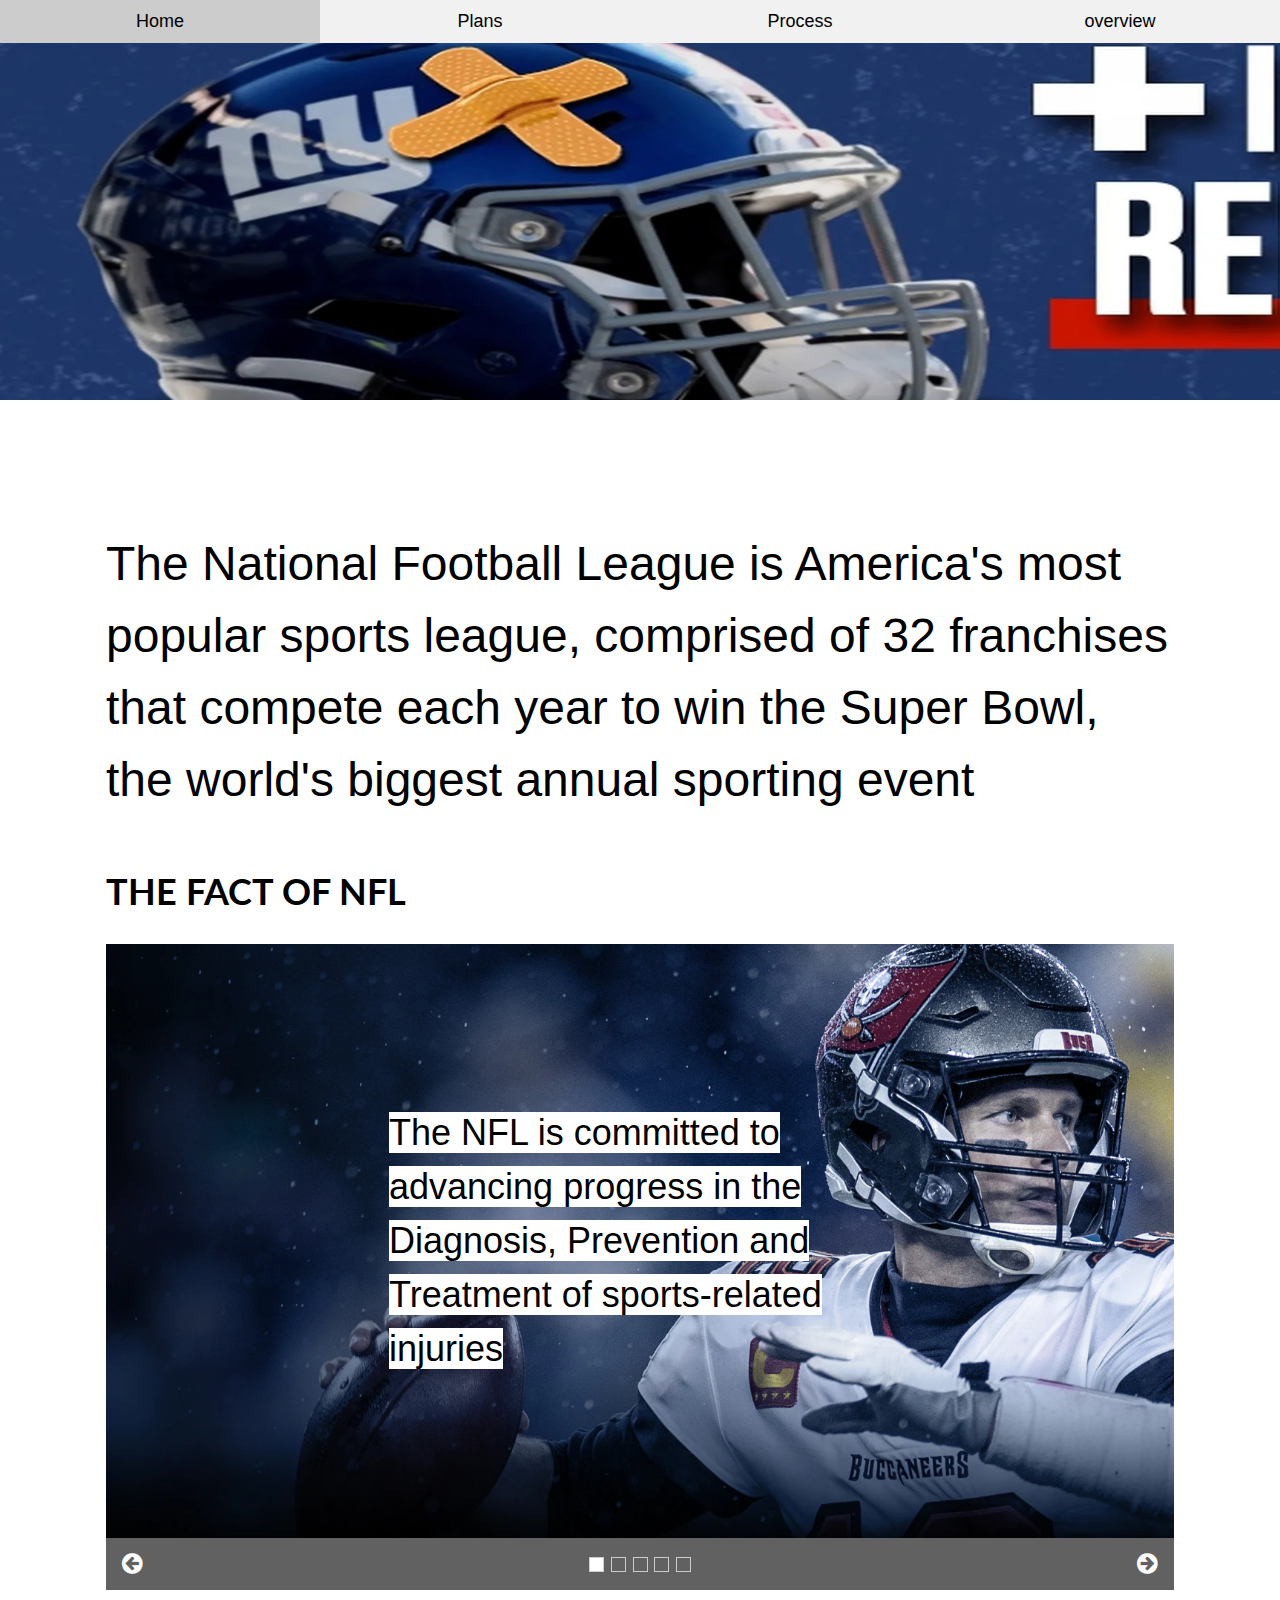
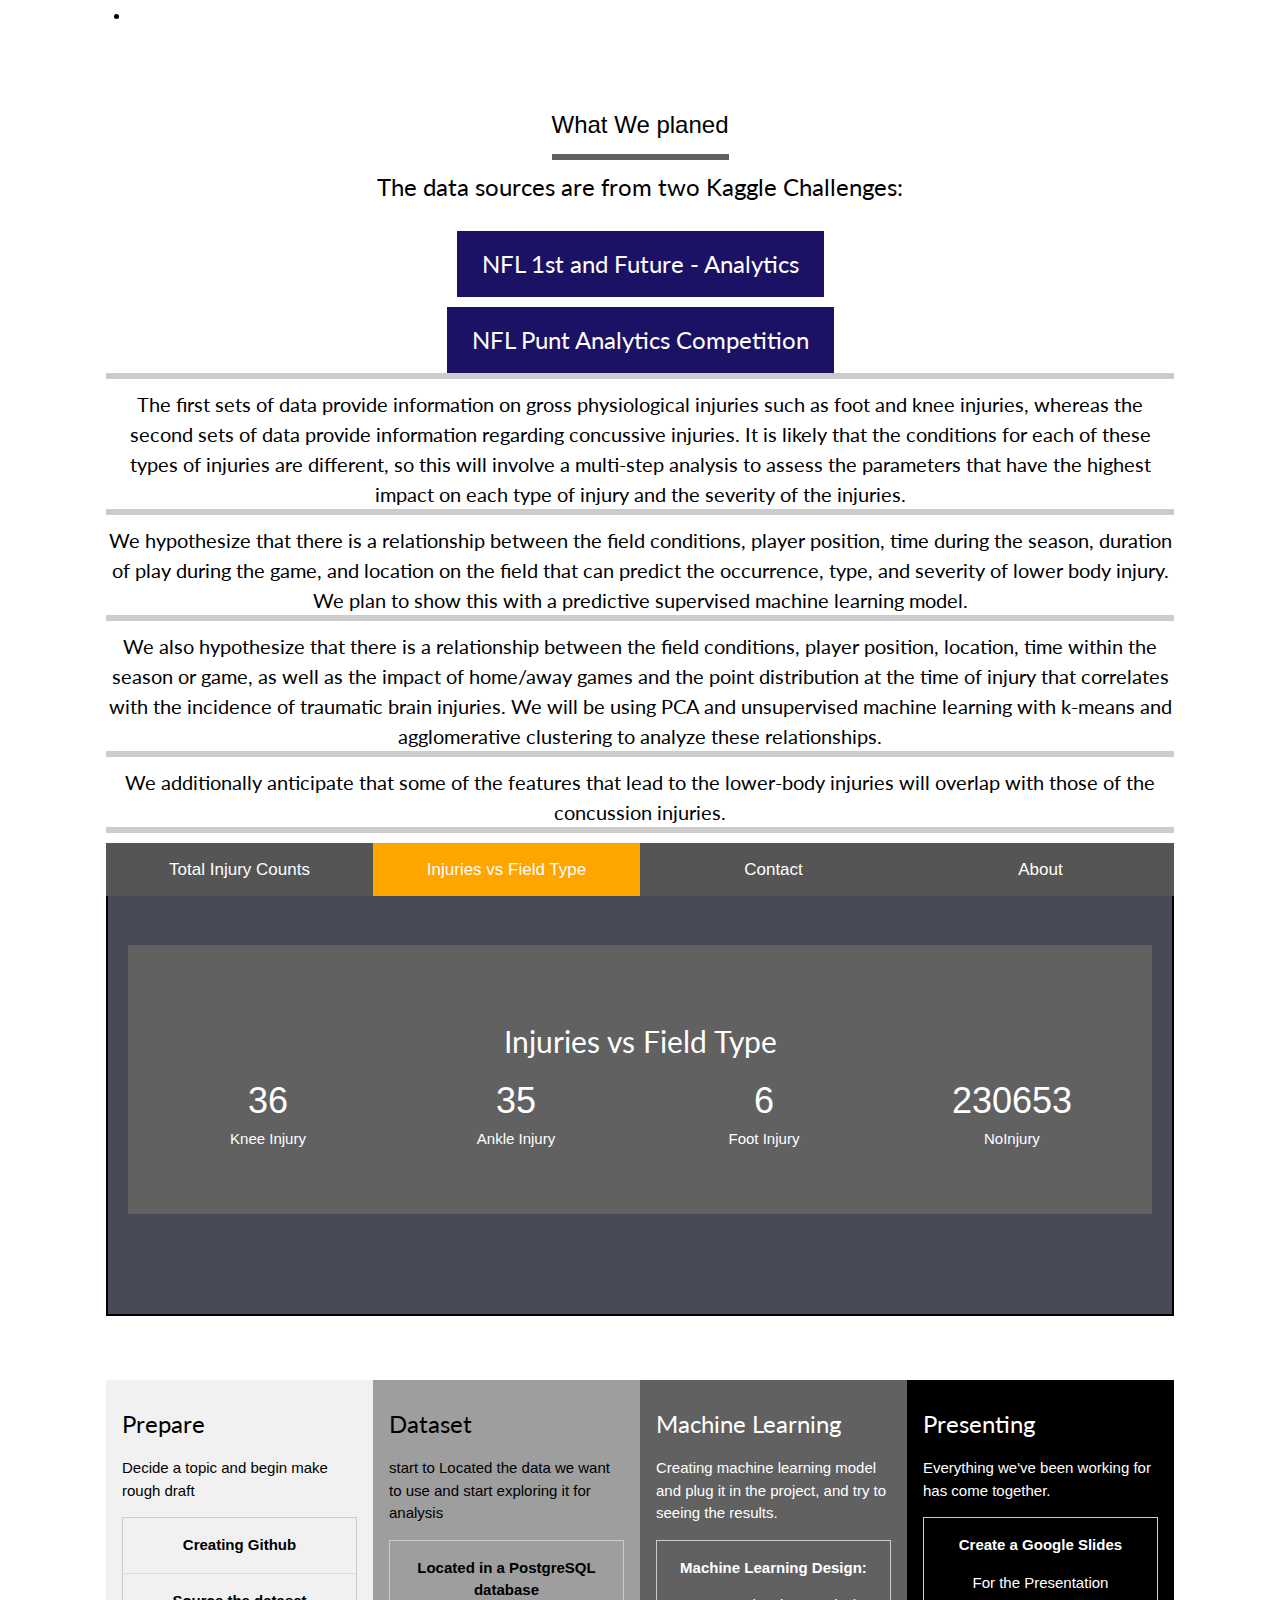
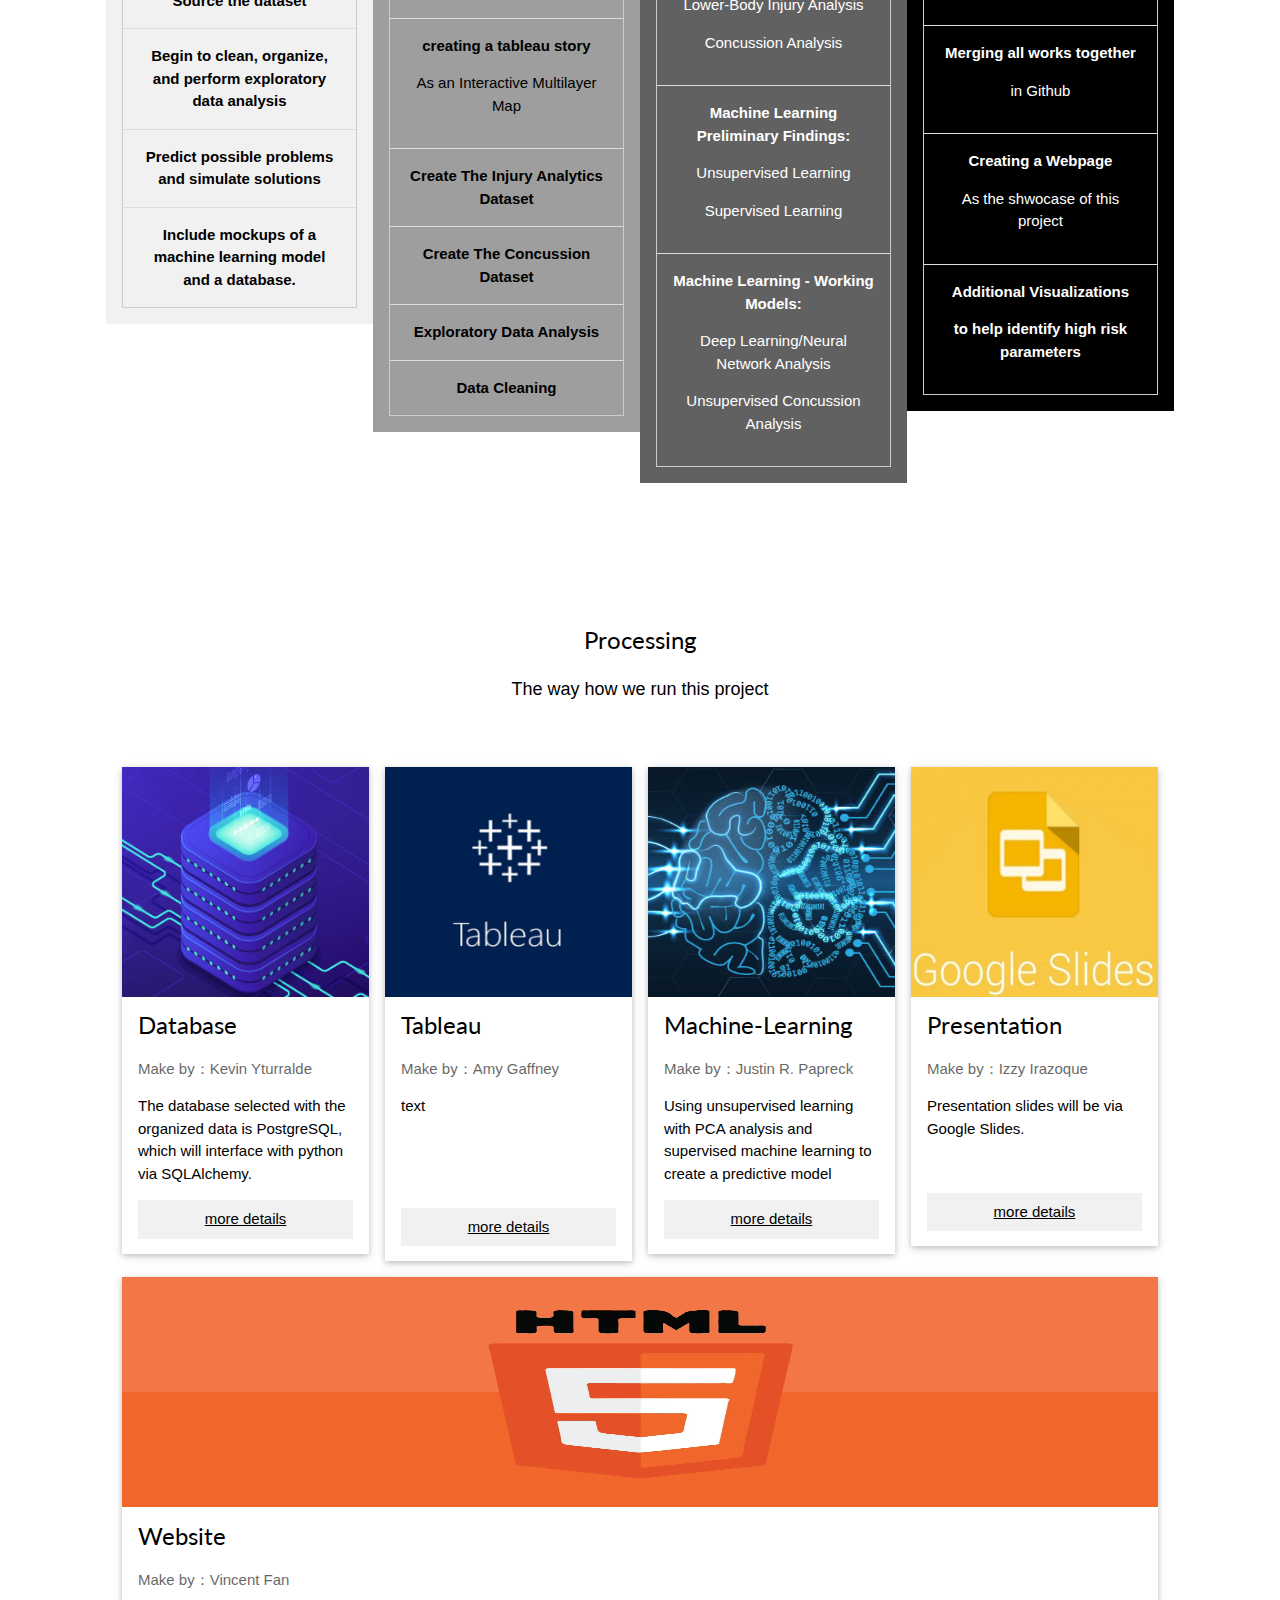
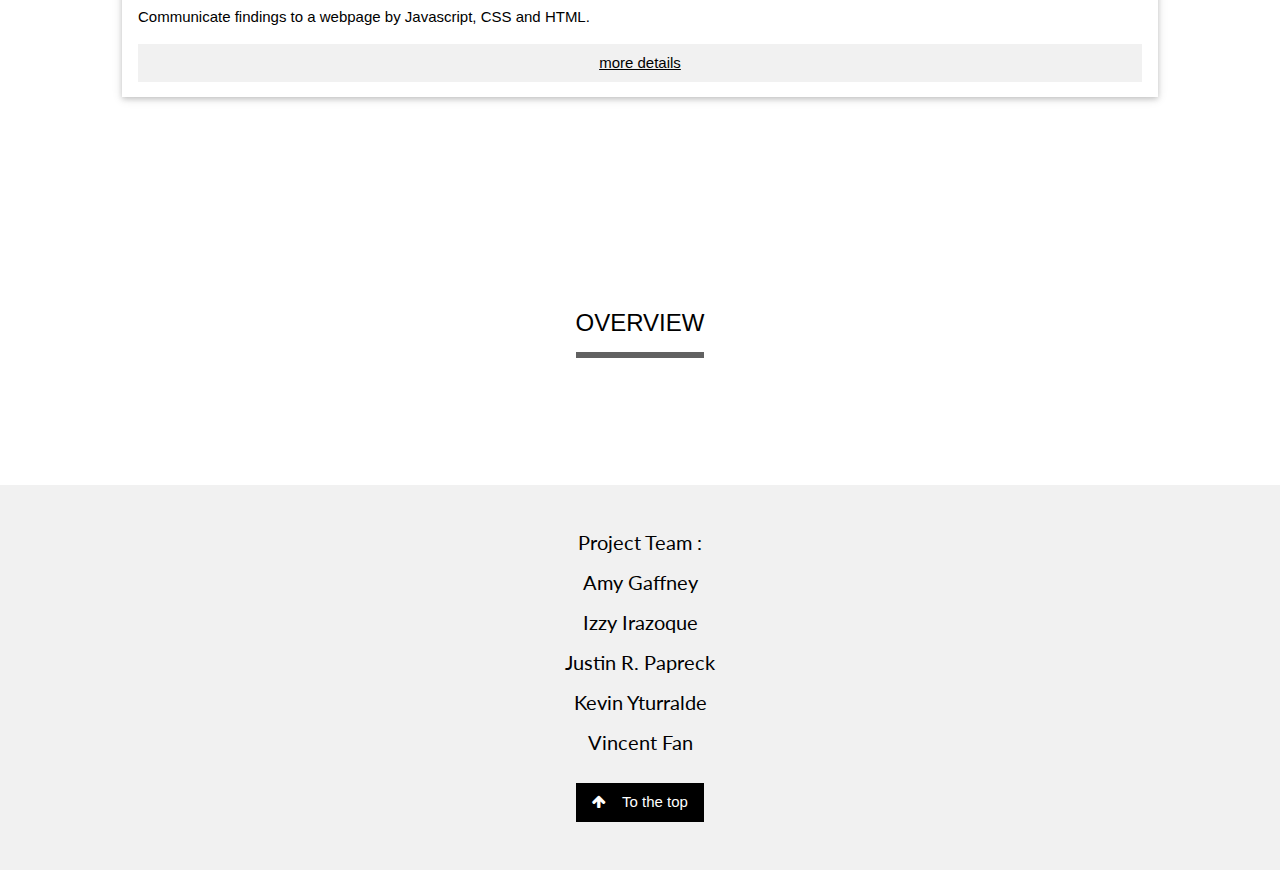
==== website/index/index.html @ 7303e010 "final vision of webpage" ====
<!DOCTYPE html>
<html lang="en">
    <head>
        <title>NFL Injury Report</title>
        <meta charset="UTF-8">
        <meta name="viewport" content="width=device-width, initial-scale=1">
        <meta charset="UTF-8">
        <meta name="viewport" content="width=device-width, initial-scale=1">
        <link rel="stylesheet" href="https://www.w3schools.com/w3css/4/w3.css">
        <link rel="stylesheet" href="https://fonts.googleapis.com/css?family=Lato">
        <link rel="stylesheet" href="https://cdnjs.cloudflare.com/ajax/libs/font-awesome/4.7.0/css/font-awesome.min.css">
        <style>
        html,body,h1,h2,h3,h4 {font-family:"Lato", sans-serif}
        .mySlides {display:none}
        .w3-tag, .fa {cursor:pointer}
        .w3-tag {height:15px;width:15px;padding:0;margin-top:6px}
        </style>

        <div>
             <img src="../static/images/NFL_Injury_Report.jpg" alt="Jane" width="1728" height="400" >
        <p></p> </div>
    </head>

<body>

<!-- Links (sit on top) -->
<div class="w3-top">
    <div class="w3-row w3-large w3-light-grey">
      <div class="w3-col s3">
        <a href="#" class="w3-button w3-block">Home</a>
      </div>
      <div class="w3-col s3">
        <a href="#plans" class="w3-button w3-block">Plans</a>
      </div>
      <div class="w3-col s3">
        <a href="#process" class="w3-button w3-block">Process</a>
      </div>
      <div class="w3-col s3">
        <a href="#contact" class="w3-button w3-block">overview</a>
      </div>
    </div>
  </div>
  
  <!-- Content -->
  <div class="w3-content" style="max-width:1100px;margin-top:80px;margin-bottom:80px">
  
    <div class="w3-panel">
        <p class="w3-white w3-xxxlarge w3-animate-bottom">The National Football League is America's most popular sports league, comprised of 32 franchises that compete each year to win the Super Bowl, the world's biggest annual sporting event</p>
      <h1><b>THE FACT OF NFL </b></h1>
      
    </div>
  
    <!-- Slideshow -->
    <div class="w3-container">
        <div class="w3-display-container mySlides">
            <img src="../static/images/fact.jpg" style="width:100%">
            <div class="w3-display-middle w3-container w3-padding-32">
              <span class="w3-white w3-xxlarge w3-animate-bottom">The NFL is committed to advancing progress in the Diagnosis, Prevention and Treatment of sports-related injuries</span>
            </div>
        </div>
        <div class="w3-display-container mySlides">
            <img src="../static/images/fact.jpg" style="width:100%">
            <div class="w3-display-middle w3-container w3-padding-32">
              <span class="w3-white w3-xxlarge w3-animate-bottom">The NFL's ongoing health and safety efforts include support for Independent medical research and Engineering advancements</span>
            </div>
        </div>
        <div class="w3-display-container mySlides">
            <img src="../static/images/fact.jpg" style="width:100%">
            <div class="w3-display-middle w3-container w3-padding-32">
              <span class="w3-white w3-xxlarge w3-animate-bottom">A commitment to work to better protect players and make the game safer, including enhancements to medical protocols and improvements to how our game is taught and played</span>
            </div>
        </div>
        <div class="w3-display-container mySlides">
            <img src="../static/images/fact.jpg" style="width:100%">
            <div class="w3-display-middle w3-container w3-padding-32">
              <span class="w3-white w3-xxlarge w3-animate-bottom">The NFL evaluates and changes rules to evolve the game and try to improve protections for players</span>
            </div>
        </div>
        <div class="w3-display-container mySlides">
            <img src="../static/images/fact.jpg" style="width:100%">
            <div class="w3-display-middle w3-container w3-padding-32">
              <span class="w3-white w3-xxlarge w3-animate-bottom">Since 2002 alone, the NFL has made 50 rules changes intended to eliminate potentially dangerous tactics and reduce the risk of injuries</span>
            </div>
        </div>

        

  




     
  
      <!-- Slideshow next/previous buttons -->
      <div class="w3-container w3-dark-grey w3-padding w3-xlarge">
        <div class="w3-left" onclick="plusDivs(-1)"><i class="fa fa-arrow-circle-left w3-hover-text-teal"></i></div>
        <div class="w3-right" onclick="plusDivs(1)"><i class="fa fa-arrow-circle-right w3-hover-text-teal"></i></div>
      
        <div class="w3-center">
          <span class="w3-tag demodots w3-border w3-transparent w3-hover-white" onclick="currentDiv(1)"></span>
          <span class="w3-tag demodots w3-border w3-transparent w3-hover-white" onclick="currentDiv(2)"></span>
          <span class="w3-tag demodots w3-border w3-transparent w3-hover-white" onclick="currentDiv(3)"></span>
          <span class="w3-tag demodots w3-border w3-transparent w3-hover-white" onclick="currentDiv(4)"></span>
          <span class="w3-tag demodots w3-border w3-transparent w3-hover-white" onclick="currentDiv(5)"></span>
        </div>
      </div>
    </div>


    <ul>
        <li> <div class='tableauPlaceholder' id='viz1666073431616' style='position: relative'><noscript><a href='#'><img alt='NFL Injury Data ' src='https:&#47;&#47;public.tableau.com&#47;static&#47;images&#47;NF&#47;NFLInjuryData_16660655174710&#47;Story1&#47;1_rss.png' style='border: none' /></a></noscript><object class='tableauViz'  style='display:none;'><param name='host_url' value='https%3A%2F%2Fpublic.tableau.com%2F' /> <param name='embed_code_version' value='3' /> <param name='site_root' value='' /><param name='name' value='NFLInjuryData_16660655174710&#47;Story1' /><param name='tabs' value='no' /><param name='toolbar' value='yes' /><param name='static_image' value='https:&#47;&#47;public.tableau.com&#47;static&#47;images&#47;NF&#47;NFLInjuryData_16660655174710&#47;Story1&#47;1.png' /> <param name='animate_transition' value='yes' /><param name='display_static_image' value='yes' /><param name='display_spinner' value='yes' /><param name='display_overlay' value='yes' /><param name='display_count' value='yes' /><param name='language' value='en-US' /><param name='filter' value='publish=yes' /></object></div>                <script type='text/javascript'>                    var divElement = document.getElementById('viz1666073431616');                    var vizElement = divElement.getElementsByTagName('object')[0];                    vizElement.style.width='1016px';vizElement.style.height='991px';                    var scriptElement = document.createElement('script');                    scriptElement.src = 'https://public.tableau.com/javascripts/api/viz_v1.js';                    vizElement.parentNode.insertBefore(scriptElement, vizElement);                </script>
  </li>
      </ul>








   







  
  <!-- Grid -->
  
  <div class="w3-row w3-container" id="plans">
    <div class="w3-center w3-padding-64">
      <span class="w3-xlarge w3-bottombar w3-border-dark-grey w3-padding-16">What We planed</span>



      <h3 class="w3-xlarge w3-padding-16">The data sources are from two Kaggle Challenges:</h3>
      <h3 class="w3-padding-8"><a href="https://www.kaggle.com/competitions/nfl-playing-surface-analytics/data" 
      style="
        background-color: #1b1265;
        color: white;
        padding: 15px 25px;
        text-align: center;
        text-decoration: none;
        display: inline-block;
        "
         >
        
        NFL 1st and Future - Analytics
    
    </a></h3>
      <h3 class="w3-bottombar"><a href="https://www.kaggle.com/competitions/NFL-Punt-Analytics-Competition/data"
      style="
        background-color: #1b1265;
        color: white;
        padding: 15px 25px;
        text-align: center;
        text-decoration: none;
        display: inline-block;
        "
        >
        
        NFL Punt Analytics Competition</a></h3>

    
    <h4 class="w3-bottombar">The first sets of data provide information on gross physiological injuries such as foot and knee injuries, whereas the second sets of data provide information regarding concussive injuries. It is likely that the conditions for each of these types of injuries are different, so this will involve a multi-step analysis to assess the parameters that have the highest impact on each type of injury and the severity of the injuries.</h4>
    
    <h4 class="w3-bottombar">We hypothesize that there is a relationship between the field conditions, player position, time during the season, duration of play during the game, and location on the field that can predict the occurrence, type, and severity of lower body injury. We plan to show this with a predictive supervised machine learning model.</h4>
    
    <h4 class="w3-bottombar"> We also hypothesize that there is a relationship between the field conditions, player position, location, time within the season or game, as well as the impact of home/away games and the point distribution at the time of injury that correlates with the incidence of traumatic brain injuries. We will be using PCA and unsupervised machine learning with k-means and agglomerative clustering to analyze these relationships.</h4>

    <h4 class="w3-bottombar"> We additionally anticipate that some of the features that lead to the lower-body injuries will overlap with those of the concussion injuries.</h4>


<!-- Promo Section "Statistics" -->
<style>
    .tabcontent {
      background-color: rgba(8, 11, 28, 0.741);
      color: white;
      border: 2px solid black;
      margin: 0px;
      padding: 50px;
    } 

    * {box-sizing: border-box}
    
    /* Set height of body and the document to 100% */
    body, html {
      height: 100%;
      margin: 0;
      font-family: Arial;
    }
    
    /* Style tab links */
    .tablink {
      background-color: #555;
      color: white;
      float: left;
      border: none;
      outline: none;
      cursor: pointer;
      padding: 14px 16px;
      font-size: 17px;
      width: 25%;
    }
    
    
    
    /* Style the tab content (and add height:100% for full page content) */
    .tabcontent {
      color: white;
      display: none;
      padding: 100px 20px;
      height: 100%;
    }
    
    
    </style>

    <button class="tablink" onclick="openPage('Home', this, 'orange')">Total Injury Counts</button>
    <button class="tablink" onclick="openPage('News', this, 'orange')" id="defaultOpen">Injuries vs Field Type</button>
    <button class="tablink" onclick="openPage('Contact', this, 'orange')">Contact</button>
    <button class="tablink" onclick="openPage('About', this, 'orange')">About</button>
    
    <div id="Home" class="tabcontent">
        <div class="w3-container w3-row w3-center w3-dark-grey w3-padding-64">
            <H2>Total Injury Counts</h2>
            <div class="w3-quarter">
              <span class="w3-xxlarge">36</span>
              <br>Knee Injury
            </div>
            <div class="w3-quarter">
              <span class="w3-xxlarge">35</span>
              <br>Ankle Injury
            </div>
            <div class="w3-quarter">
              <span class="w3-xxlarge">6</span>
              <br>Foot Injury
            </div>
            <div class="w3-quarter">
              <span class="w3-xxlarge">230653</span>
              <br>NoInjury
            </div>
          </div>
        </div>
    
    <div id="News" class="tabcontent">
        <div class="w3-container w3-row w3-center w3-dark-grey w3-padding-64">
            <h2>Injuries vs Field Type</h2>
            <div class="w3-quarter">
              <span class="w3-xxlarge">36</span>
              <br>Knee Injury
            </div>
            <div class="w3-quarter">
              <span class="w3-xxlarge">35</span>
              <br>Ankle Injury
            </div>
            <div class="w3-quarter">
              <span class="w3-xxlarge">6</span>
              <br>Foot Injury
            </div>
            <div class="w3-quarter">
              <span class="w3-xxlarge">230653</span>
              <br>NoInjury
            </div>
          </div>
    </div>
    
    <div id="Contact" class="tabcontent">
        <div class="w3-container w3-row w3-center w3-dark-grey w3-padding-64">
            <div class="w3-quarter">
              <span class="w3-xxlarge">36</span>
              <br>Knee Injury
            </div>
            <div class="w3-quarter">
              <span class="w3-xxlarge">35</span>
              <br>Ankle Injury
            </div>
            <div class="w3-quarter">
              <span class="w3-xxlarge">6</span>
              <br>Foot Injury
            </div>
            <div class="w3-quarter">
              <span class="w3-xxlarge">230653</span>
              <br>NoInjury
            </div>
          </div>
    </div>
    
    <div id="About" class="tabcontent">
        <div class="w3-container w3-row w3-center w3-dark-grey w3-padding-64">
            <div class="w3-quarter">
              <span class="w3-xxlarge">36</span>
              <br>Knee Injury
            </div>
            <div class="w3-quarter">
              <span class="w3-xxlarge">35</span>
              <br>Ankle Injury
            </div>
            <div class="w3-quarter">
              <span class="w3-xxlarge">6</span>
              <br>Foot Injury
            </div>
            <div class="w3-quarter">
              <span class="w3-xxlarge">230653</span>
              <br>NoInjury
            </div>
          </div>
    </div>
    
    <script>
    function openPage(pageName,elmnt,color) {
      var i, tabcontent, tablinks;
      tabcontent = document.getElementsByClassName("tabcontent");
      for (i = 0; i < tabcontent.length; i++) {
        tabcontent[i].style.display = "none";
      }
      tablinks = document.getElementsByClassName("tablink");
      for (i = 0; i < tablinks.length; i++) {
        tablinks[i].style.backgroundColor = "";
      }
      document.getElementById(pageName).style.display = "block";
      elmnt.style.backgroundColor = color;
    }
    
    // Get the element with id="defaultOpen" and click on it
    document.getElementById("defaultOpen").click();
    </script>
<!-- <div class="w3-container w3-row w3-center w3-dark-grey w3-padding-64">
    <div class="w3-quarter">
      <span class="w3-xxlarge">36</span>
      <br>Knee Injury
    </div>
    <div class="w3-quarter">
      <span class="w3-xxlarge">35</span>
      <br>Ankle Injury
    </div>
    <div class="w3-quarter">
      <span class="w3-xxlarge">6</span>
      <br>Foot Injury
    </div>
    <div class="w3-quarter">
      <span class="w3-xxlarge">230653</span>
      <br>NoInjury
    </div>
  </div> -->



    </div>
    <div class="w3-col l3 m6 w3-light-grey w3-container w3-padding-16 ">
        <h3>Prepare</h3>
        <p> Decide a topic and begin make rough draft</p>
        <ul class="w3-ul w3-border w3-center w3-hover-shadow">
        
            <li class="w3-padding-16"><b>Creating Github  </b> </li>
            <li class="w3-padding-16"><b>Source the dataset</b> </li>
            <li class="w3-padding-16"><b>Begin to clean, organize, and perform exploratory data analysis</b></li>
            <li class="w3-padding-16"><b> Predict possible problems and simulate solutions</b> </li>
            <li class="w3-padding-16"><b> Include mockups of a machine learning model and a database.</b> </li>
          </ul>

    </div>
    <div class="w3-col l3 m6 w3-grey w3-container w3-padding-16 ">
        <h3>Dataset</h3>
        <p> start to Located the data we want to use and start exploring it for analysis</p>
        
        <ul class="w3-ul w3-border w3-center w3-hover-shadow">
           
            <li class="w3-padding-16"><b>Located in a PostgreSQL database</b> </li>
            <li class="w3-padding-16"><b>creating a tableau story
                </b><p>As an Interactive Multilayer Map</p> </li>
            <li class="w3-padding-16"><b>Create The Injury Analytics Dataset</b> </li>
            <li class="w3-padding-16"><b>Create The Concussion Dataset</b> </li>
            <li class="w3-padding-16"><b>Exploratory Data Analysis</b> </li>
            <li class="w3-padding-16"><b>Data Cleaning</b> </li>
            
          </ul>
     
    </div>
    <div class="w3-col l3 m6 w3-dark-grey w3-container w3-padding-16 ">
        <h3>Machine Learning</h3>
        <p>Creating machine learning model and plug it in the project, and try to seeing the results. </p>
        <ul class="w3-ul w3-border w3-center w3-hover-shadow">
            
            <li class="w3-padding-16"><b>Machine Learning Design:</b> <p>Lower-Body Injury Analysis</p><p>Concussion Analysis</p></li>
            <li class="w3-padding-16"><b>Machine Learning Preliminary Findings:</b> <p>Unsupervised Learning</p><p>Supervised Learning</p></li>
            <li class="w3-padding-16"><b>Machine Learning - Working Models:</b> <p> Deep Learning/Neural Network Analysis</p><p>Unsupervised Concussion Analysis</p></li>
                
                
                
    

           
          </ul>
    
    </div>
    <div class="w3-col l3 m6 w3-black w3-container w3-padding-16 ">
        <h3>Presenting</h3>
        <p>Everything we've been working for has come together. </p>
        <ul class="w3-ul w3-border w3-center w3-hover-shadow">
            <li class="w3-padding-16"><b>Create a Google Slides</b> <p>For the Presentation</p></li>
            <li class="w3-padding-16"><b>Merging all works together </b><p>in Github</p>  </li>
            <li class="w3-padding-16"><b>Creating a Webpage</b><p>As the shwocase of this project</p> </li>
            <li class="w3-padding-16"><b> Additional Visualizations <p>to help identify high risk parameters</p></b> </li>
            
          </ul>
     
    </div>

  </div>


  <!-- Team Section -->



  
<div class="w3-container" style="padding:128px 16px" id="process">
    <h3 class="w3-center">Processing</h3>
    <p class="w3-center w3-large">The way how we run this project</p>
    <div class="w3-row-padding " style="margin-top:64px">
        
        
        <!-- add gray effect  =  w3-grayscale -->
      
      <div class="w3-col l3 m6 w3-margin-bottom">
        <div class="w3-card">
          <img src="../static/images/database.jpg" alt="Jane" style="width:100%" height="230">
          <div class="w3-container">
            <h3>Database</h3>
            <p class="w3-opacity">Make by：Kevin Yturralde</p>
            <p>The database selected with the organized data is PostgreSQL, which will interface with python via SQLAlchemy.</p>
            <p><a href="../index/database.html"><button class="w3-button w3-light-grey w3-block"> more details</button></a></p>
          </div>
        </div>
      </div>
      <div class="w3-col l3 m6 w3-margin-bottom">
        <div class="w3-card">
          <img src="../static/images/tableau.jpg" alt="Mike" style="width:100%" height="230">
          <div class="w3-container">
            <h3>Tableau </h3>
            <p class="w3-opacity">Make by：Amy Gaffney</p>
            <p>text </p>
            <p> &emsp; </p>
            <p> &emsp; </p>
            <p><a href="../index/tableau.html"><button class="w3-button w3-light-grey w3-block">more details</button></a></p>
          </div>
        </div>
      </div>
      <div class="w3-col l3 m6 w3-margin-bottom">
        <div class="w3-card">
          <img src="../static/images/machine-learning.jpg" alt="Dan" style="width:100%" height="230">
          <div class="w3-container">
            <h3>Machine-Learning</h3>
            <p class="w3-opacity">Make by：Justin R. Papreck</p>
            <p>Using unsupervised learning with PCA analysis and supervised machine learning to create a predictive model </p>
            
            <p><a href="../index/machinelearning.html"><button class="w3-button w3-light-grey w3-block">more details</button></a></p>
          </div>
        </div>
      </div>
      <div class="w3-col l3 m6 w3-margin-bottom">
        <div class="w3-card">
          <img src="../static/images/presentation.jpg" alt="John" style="width:100%" height="230">
          <div class="w3-container">
            <h3>Presentation</h3>
            <p class="w3-opacity">Make by：Izzy Irazoque</p>
            <p>Presentation slides will be via Google Slides.</p>
            <p> &emsp; </p>
            <p><a href="../index/presentation.html"><button class="w3-button w3-light-grey w3-block">more details</button></a></p>
          </div>
        </div>
      </div>
      <div class="w3-col l12 m6 w3-margin-bottom">
        <div class="w3-card">
          <img src="../static/images/html.jpg" alt="Jane" style="width:100%" height="230">
          <div class="w3-container">
            <h3>Website</h3>
            <p class="w3-opacity">Make by：Vincent Fan</p>
            <p>Communicate findings to a webpage by Javascript, CSS and HTML. </p>
            <p><a href="../index/webpage.html"><button class="w3-button w3-light-grey w3-block"> more details</button></a></p>
          </div>
        </div>
      </div>
    </div>
  </div>
  
  


  <!-- Contact -->
  <div class="w3-center w3-padding-64" id="contact">
    <span class="w3-xlarge w3-bottombar w3-border-dark-grey w3-padding-16">OVERVIEW</span>
  </div>

  <!-- <form class="w3-container" action="/action_page.php" target="_blank">
    <div class="w3-section">
      <label>Name</label>
      <input class="w3-input w3-border w3-hover-border-black" style="width:100%;" type="text" name="Name" required>
    </div>
    <div class="w3-section">
      <label>Email</label>
      <input class="w3-input w3-border w3-hover-border-black" style="width:100%;" type="text" name="Email" required>
    </div>
    <div class="w3-section">
      <label>Subject</label>
      <input class="w3-input w3-border w3-hover-border-black" style="width:100%;" name="Subject" required>
    </div>
    <div class="w3-section">
      <label>Message</label>
      <input class="w3-input w3-border w3-hover-border-black" style="width:100%;" name="Message" required>
    </div>
    <button type="submit" class="w3-button w3-block w3-black">Send</button>
  </form> -->

</div>

<!-- Footer -->

<footer class="w3-container w3-padding-32 w3-light-grey w3-center">
  <h4>Project Team : </h4>
  <h4>Amy Gaffney </h4>
  <h4>Izzy Irazoque     </h4>
  <h4>Justin R. Papreck </h4>
  <h4>Kevin Yturralde    </h4>
  <h4>Vincent Fan</h4>
  <a href="#" class="w3-button w3-black w3-margin"><i class="fa fa-arrow-up w3-margin-right"></i>To the top</a>
  
  
</footer>


<script>
// Slideshow
var slideIndex = 1;
showDivs(slideIndex);

function plusDivs(n) {
  showDivs(slideIndex += n);
}

function currentDiv(n) {
  showDivs(slideIndex = n);
}

function showDivs(n) {
  var i;
  var x = document.getElementsByClassName("mySlides");
  var dots = document.getElementsByClassName("demodots");
  if (n > x.length) {slideIndex = 1}    
  if (n < 1) {slideIndex = x.length} ;
  for (i = 0; i < x.length; i++) {
    x[i].style.display = "none";  
  }
  for (i = 0; i < dots.length; i++) {
    dots[i].className = dots[i].className.replace(" w3-white", "");
  }
  x[slideIndex-1].style.display = "block";  
  dots[slideIndex-1].className += " w3-white";
}
</script>

</body>
</html>
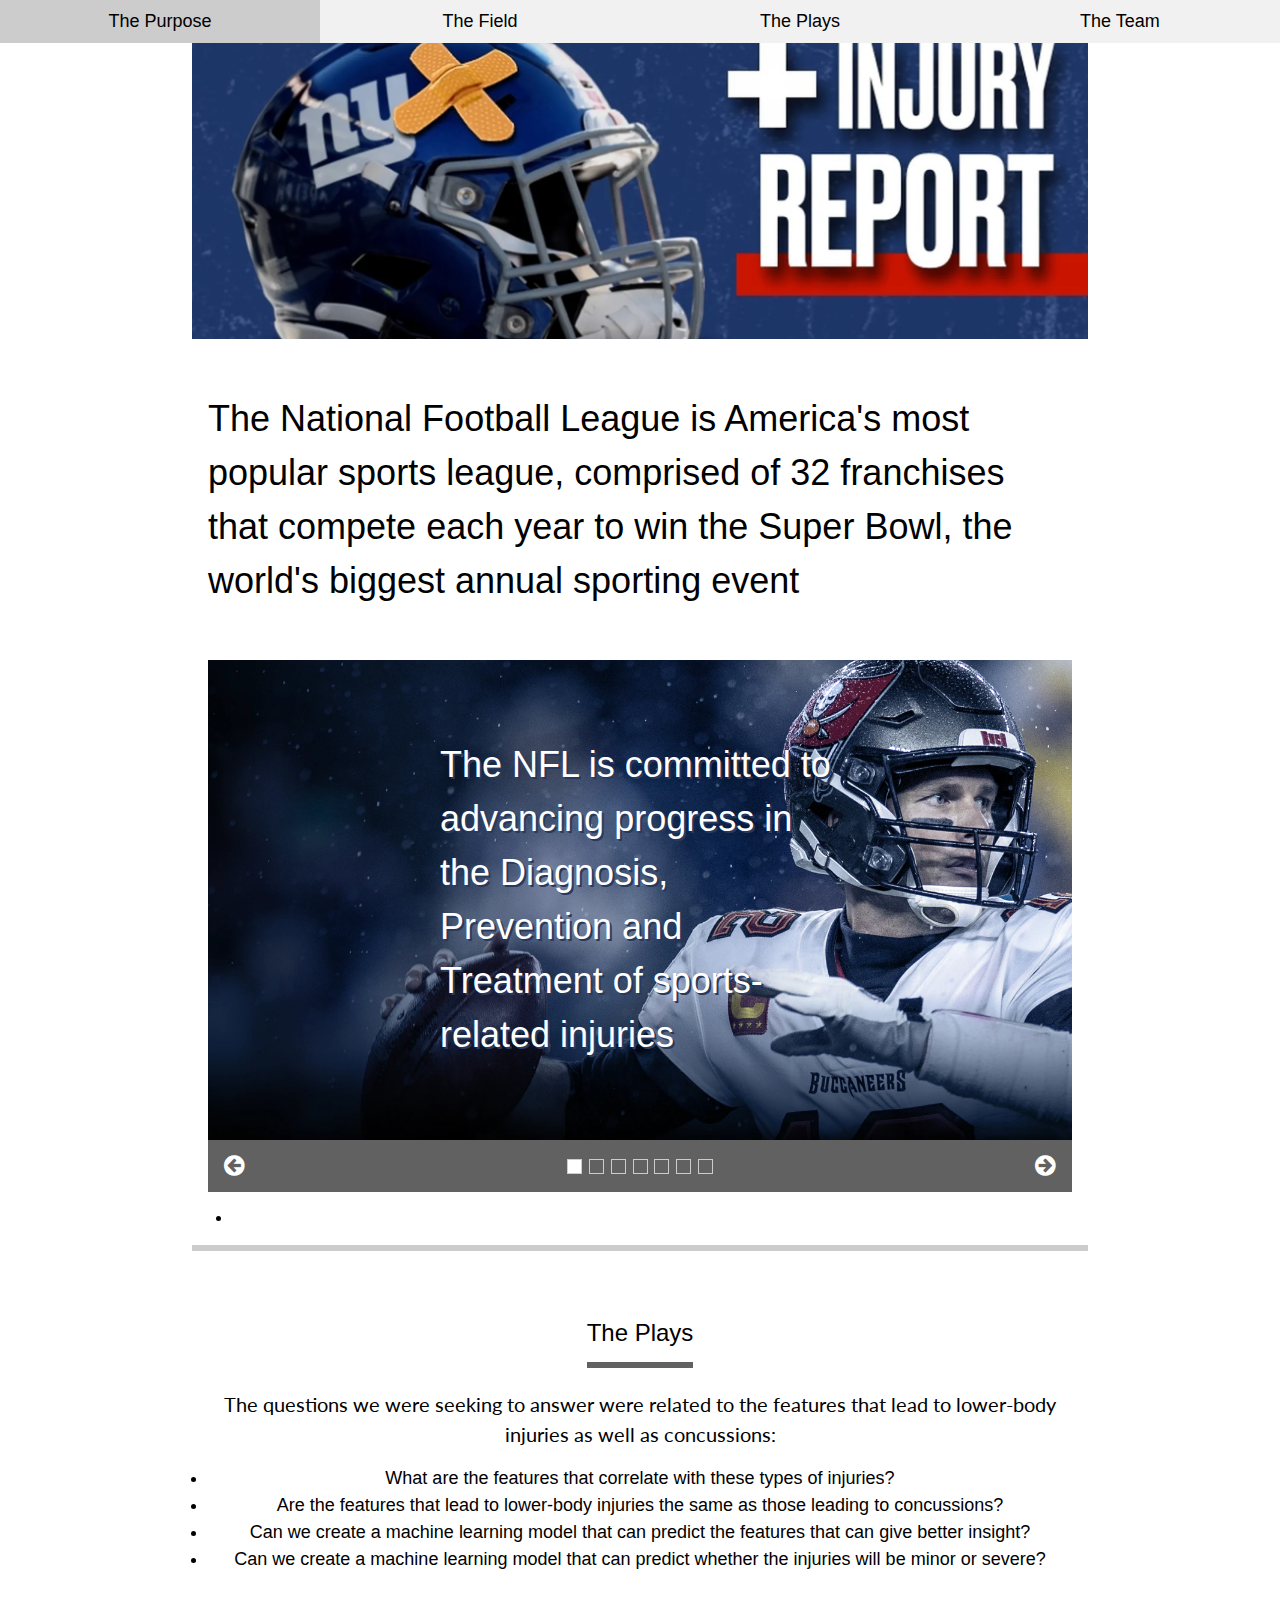
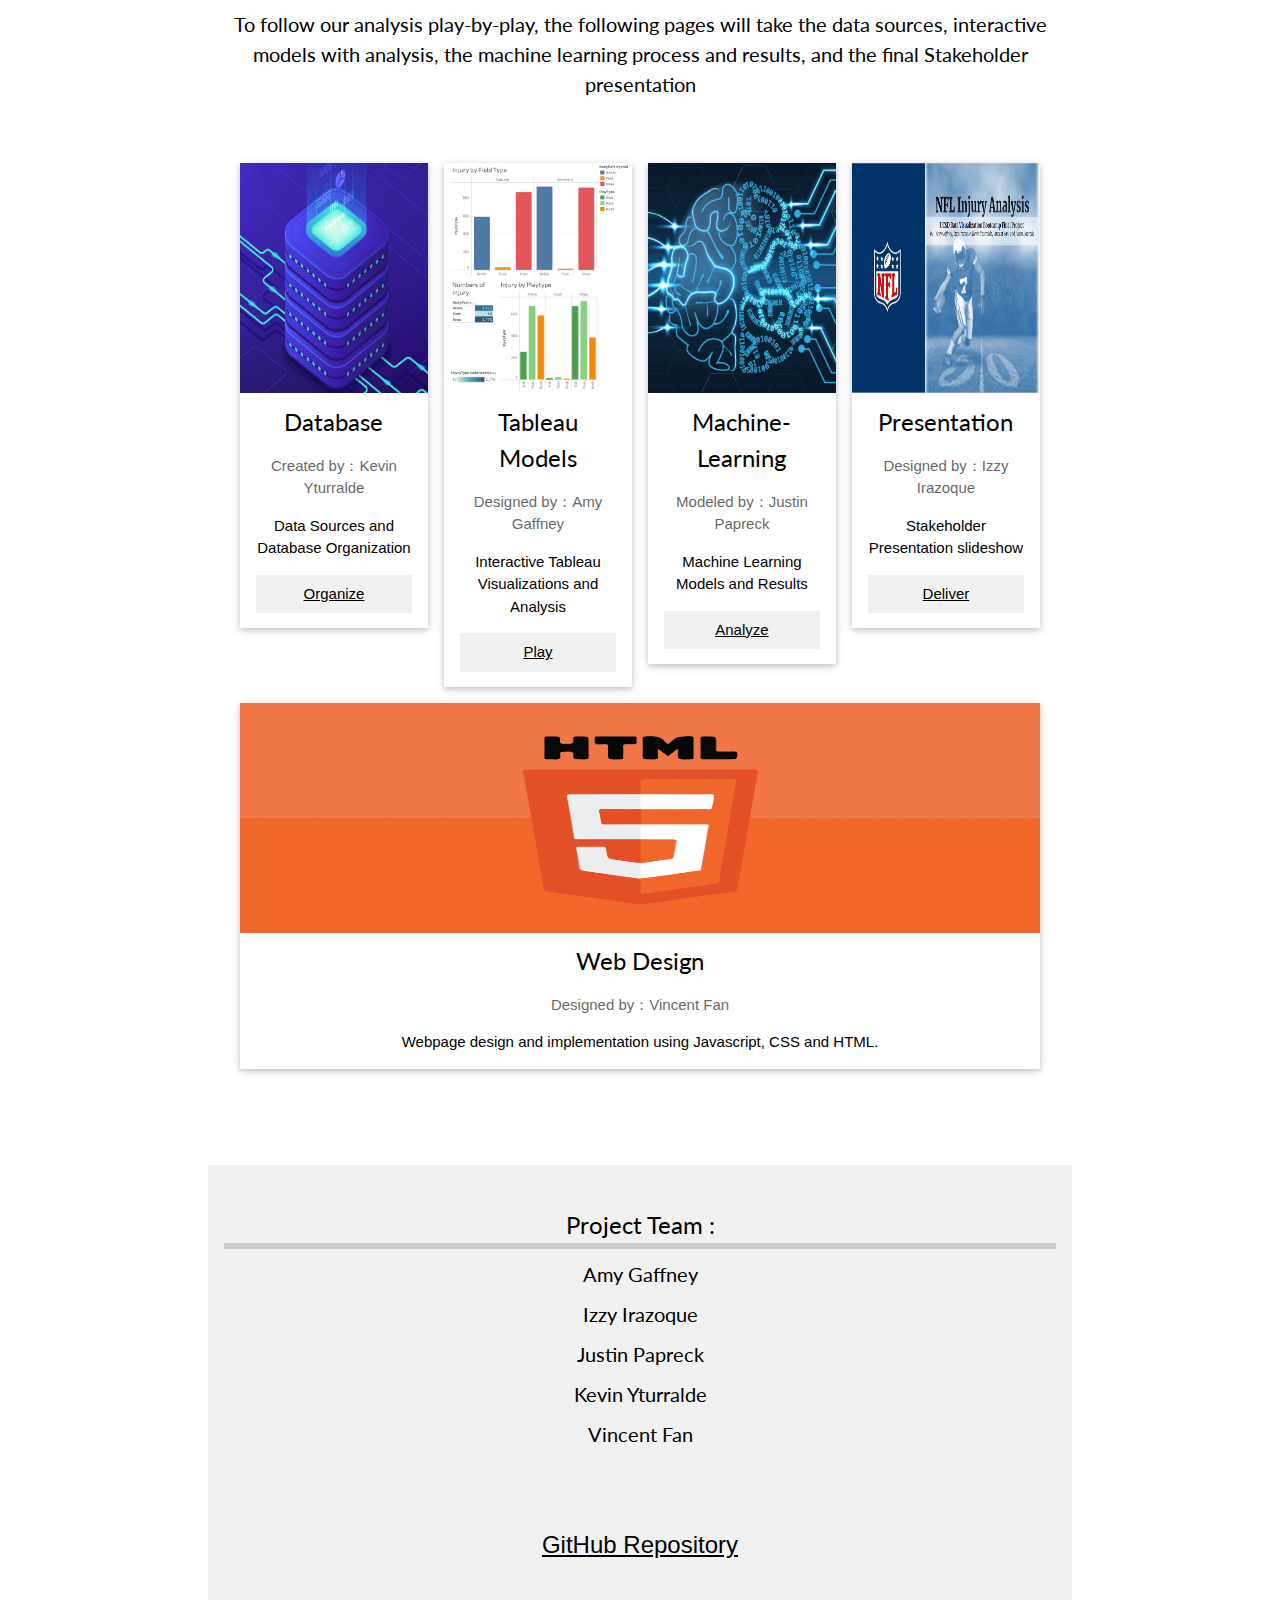
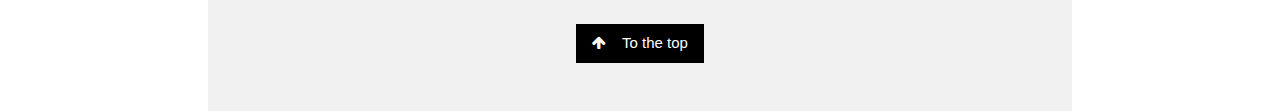
==== commit 47192bfa: "website data" ====
--- a/website/index/index.html
+++ b/website/index/index.html
@@ -17,7 +17,7 @@
         </style>
 
         <div>
-             <img src="../static/images/NFL_Injury_Report.jpg" alt="Jane" width="1728" height="400" >
+             <center><img src="../static/images/NFL_Injury_Report.jpg" alt="Jane" width="70%"  ></center>
         <p></p> </div>
     </head>
 
@@ -27,60 +27,78 @@
 <div class="w3-top">
     <div class="w3-row w3-large w3-light-grey">
       <div class="w3-col s3">
-        <a href="#" class="w3-button w3-block">Home</a>
+        <a href="#" class="w3-button w3-block">The Purpose</a>
       </div>
       <div class="w3-col s3">
-        <a href="#plans" class="w3-button w3-block">Plans</a>
+        <a href="#field" class="w3-button w3-block">The Field</a>
       </div>
       <div class="w3-col s3">
-        <a href="#process" class="w3-button w3-block">Process</a>
+        <a href="#plays" class="w3-button w3-block">The Plays</a>
       </div>
       <div class="w3-col s3">
-        <a href="#contact" class="w3-button w3-block">overview</a>
+        <a href="#team" class="w3-button w3-block">The Team</a>
       </div>
     </div>
   </div>
   
   <!-- Content -->
-  <div class="w3-content" style="max-width:1100px;margin-top:80px;margin-bottom:80px">
+  <div class="w3-content" style="max-width:70%;margin-top:10px;margin-bottom:80px">
   
     <div class="w3-panel">
-        <p class="w3-white w3-xxxlarge w3-animate-bottom">The National Football League is America's most popular sports league, comprised of 32 franchises that compete each year to win the Super Bowl, the world's biggest annual sporting event</p>
-      <h1><b>THE FACT OF NFL </b></h1>
+        <p class="w3-white w3-xxlarge w3-animate-bottom">The National Football League is America's most popular sports league, comprised of 32 franchises 
+          that compete each year to win the Super Bowl, the world's biggest annual sporting event</p>
+      <!-- <h1><b>NFL Facts</b></h1> -->
       
     </div>
+
   
     <!-- Slideshow -->
     <div class="w3-container">
         <div class="w3-display-container mySlides">
             <img src="../static/images/fact.jpg" style="width:100%">
-            <div class="w3-display-middle w3-container w3-padding-32">
-              <span class="w3-white w3-xxlarge w3-animate-bottom">The NFL is committed to advancing progress in the Diagnosis, Prevention and Treatment of sports-related injuries</span>
+            <div class="w3-display-middle w3-container w3-padding-32" style="text-shadow:2px 2px 0 rgb(40, 57, 94)">
+              <span class="w3-text-white w3-xxlarge w3-animate-bottom">The NFL is committed to advancing progress in the Diagnosis, 
+                Prevention and Treatment of sports-related injuries</span>
             </div>
         </div>
         <div class="w3-display-container mySlides">
             <img src="../static/images/fact.jpg" style="width:100%">
-            <div class="w3-display-middle w3-container w3-padding-32">
-              <span class="w3-white w3-xxlarge w3-animate-bottom">The NFL's ongoing health and safety efforts include support for Independent medical research and Engineering advancements</span>
+            <div class="w3-display-middle w3-container w3-padding-32" style="text-shadow:2px 2px 0 rgb(40, 57, 94)">
+              <span class="w3-text-white w3-xxlarge w3-animate-bottom">The NFL's ongoing health and safety efforts include support for 
+                Independent medical research and Engineering advancements</span>
             </div>
         </div>
         <div class="w3-display-container mySlides">
             <img src="../static/images/fact.jpg" style="width:100%">
-            <div class="w3-display-middle w3-container w3-padding-32">
-              <span class="w3-white w3-xxlarge w3-animate-bottom">A commitment to work to better protect players and make the game safer, including enhancements to medical protocols and improvements to how our game is taught and played</span>
+            <div class="w3-display-middle w3-container w3-padding-32"  style="text-shadow:2px 2px 0 rgb(40, 57, 94)">
+              <span class="w3-text-white w3-xxlarge w3-animate-bottom">A commitment to work to better protect players and make the 
+                game safer, including enhancements to medical protocols and improvements to how our game is taught and played</span>
             </div>
         </div>
         <div class="w3-display-container mySlides">
             <img src="../static/images/fact.jpg" style="width:100%">
-            <div class="w3-display-middle w3-container w3-padding-32">
-              <span class="w3-white w3-xxlarge w3-animate-bottom">The NFL evaluates and changes rules to evolve the game and try to improve protections for players</span>
+            <div class="w3-display-middle w3-container w3-padding-32" style="text-shadow:2px 2px 0 rgb(40, 57, 94)">
+              <span class="w3-text-white w3-xxlarge w3-animate-bottom">The NFL evaluates and changes rules to evolve the game and try to improve protections for players</span>
             </div>
         </div>
         <div class="w3-display-container mySlides">
             <img src="../static/images/fact.jpg" style="width:100%">
-            <div class="w3-display-middle w3-container w3-padding-32">
-              <span class="w3-white w3-xxlarge w3-animate-bottom">Since 2002 alone, the NFL has made 50 rules changes intended to eliminate potentially dangerous tactics and reduce the risk of injuries</span>
-            </div>
+            <div class="w3-display-middle w3-container w3-padding-32" style="text-shadow:2px 2px 0 rgb(40, 57, 94)">
+              <span class="w3-text-white w3-xxlarge w3-animate-bottom">Since 2002 alone, the NFL has made 50 rules changes 
+                intended to eliminate potentially dangerous tactics and reduce the risk of injuries</span>
+            </div>
+        </div>
+        <div class="w3-display-container mySlides">
+          <img src="../static/images/fact.jpg" style="width:100%">
+          <div class="w3-display-middle w3-container w3-padding-32" style="text-shadow:2px 2px 0 rgb(40, 57, 94)">
+            <span class="w3-text-white w3-xxlarge w3-animate-bottom">Our Team's intention was to explore the data leading to lower-body injuries and concussions to determine the features associated with these injuries...</span>
+          </div>
+        </div>
+        <div class="w3-display-container mySlides">
+          <img src="../static/images/fact.jpg" style="width:100%">
+          <div class="w3-display-middle w3-container w3-padding-32" style="text-shadow:2px 2px 0 rgb(40, 57, 94)">
+            <span class="w3-text-white w3-xxlarge w3-animate-bottom">... to create safer environment for our players, while maintaining the features that define America's greatest sport</span>
+          </div>
         </div>
 
         
@@ -93,9 +111,9 @@
      
   
       <!-- Slideshow next/previous buttons -->
-      <div class="w3-container w3-dark-grey w3-padding w3-xlarge">
-        <div class="w3-left" onclick="plusDivs(-1)"><i class="fa fa-arrow-circle-left w3-hover-text-teal"></i></div>
-        <div class="w3-right" onclick="plusDivs(1)"><i class="fa fa-arrow-circle-right w3-hover-text-teal"></i></div>
+      <div class="w3-container w3-dark-grey w3-padding w3-xlarge" id="field">
+        <div class="w3-left" onclick="plusDivs(-1)"><i class="fa fa-arrow-circle-left w3-hover-text-blue"></i></div>
+        <div class="w3-right" onclick="plusDivs(1)"><i class="fa fa-arrow-circle-right w3-hover-text-blue"></i></div>
       
         <div class="w3-center">
           <span class="w3-tag demodots w3-border w3-transparent w3-hover-white" onclick="currentDiv(1)"></span>
@@ -103,15 +121,48 @@
           <span class="w3-tag demodots w3-border w3-transparent w3-hover-white" onclick="currentDiv(3)"></span>
           <span class="w3-tag demodots w3-border w3-transparent w3-hover-white" onclick="currentDiv(4)"></span>
           <span class="w3-tag demodots w3-border w3-transparent w3-hover-white" onclick="currentDiv(5)"></span>
-        </div>
-      </div>
-    </div>
-
-
+          <span class="w3-tag demodots w3-border w3-transparent w3-hover-white" onclick="currentDiv(6)"></span>
+          <span class="w3-tag demodots w3-border w3-transparent w3-hover-white" onclick="currentDiv(7)"></span>
+        </div>
+      </div>
+    </div>
+
+<!-- Tableau Code -->
     <ul>
-        <li> <div class='tableauPlaceholder' id='viz1666073431616' style='position: relative'><noscript><a href='#'><img alt='NFL Injury Data ' src='https:&#47;&#47;public.tableau.com&#47;static&#47;images&#47;NF&#47;NFLInjuryData_16660655174710&#47;Story1&#47;1_rss.png' style='border: none' /></a></noscript><object class='tableauViz'  style='display:none;'><param name='host_url' value='https%3A%2F%2Fpublic.tableau.com%2F' /> <param name='embed_code_version' value='3' /> <param name='site_root' value='' /><param name='name' value='NFLInjuryData_16660655174710&#47;Story1' /><param name='tabs' value='no' /><param name='toolbar' value='yes' /><param name='static_image' value='https:&#47;&#47;public.tableau.com&#47;static&#47;images&#47;NF&#47;NFLInjuryData_16660655174710&#47;Story1&#47;1.png' /> <param name='animate_transition' value='yes' /><param name='display_static_image' value='yes' /><param name='display_spinner' value='yes' /><param name='display_overlay' value='yes' /><param name='display_count' value='yes' /><param name='language' value='en-US' /><param name='filter' value='publish=yes' /></object></div>                <script type='text/javascript'>                    var divElement = document.getElementById('viz1666073431616');                    var vizElement = divElement.getElementsByTagName('object')[0];                    vizElement.style.width='1016px';vizElement.style.height='991px';                    var scriptElement = document.createElement('script');                    scriptElement.src = 'https://public.tableau.com/javascripts/api/viz_v1.js';                    vizElement.parentNode.insertBefore(scriptElement, vizElement);                </script>
-  </li>
-      </ul>
+        <li> 
+          <div class='tableauPlaceholder' id='viz1666073431616' style='position: relative'>
+            <noscript>
+              <a href='#'>
+                <img alt='NFL Injury Data' src='https:&#47;&#47;public.tableau.com&#47;static&#47;images&#47;NF&#47;NFLInjuryData_16660655174710&#47;Story1&#47;1_rss.png' style='border: none' />
+              </a>
+            </noscript>
+            <object class='tableauViz'  style='display:none;'>
+              <param name='host_url' value='https%3A%2F%2Fpublic.tableau.com%2F' /> 
+              <param name='embed_code_version' value='3' /> 
+              <param name='site_root' value='' />
+              <param name='name' value='NFLInjuryData_16660655174710&#47;Story1' />
+              <param name='tabs' value='no' />
+              <param name='toolbar' value='yes' />
+              <param name='static_image' value='https:&#47;&#47;public.tableau.com&#47;static&#47;images&#47;NF&#47;NFLInjuryData_16660655174710&#47;Story1&#47;1.png' /> 
+              <param name='animate_transition' value='yes' />
+              <param name='display_static_image' value='yes' />
+              <param name='display_spinner' value='yes' />
+              <param name='display_overlay' value='yes' />
+              <param name='display_count' value='yes' />
+              <param name='language' value='en-US' />
+              <param name='filter' value='publish=yes' />
+            </object
+          </div>                
+          <script type='text/javascript'>
+            var divElement = document.getElementById('viz1666073431616');
+            var vizElement = divElement.getElementsByTagName('object')[0];                    
+            vizElement.style.width='1016px';vizElement.style.height='991px';                    
+            var scriptElement = document.createElement('script');                    
+            scriptElement.src = 'https://public.tableau.com/javascripts/api/viz_v1.js';                    
+            vizElement.parentNode.insertBefore(scriptElement, vizElement);                
+          </script>
+        </li>
+    </ul>
 
 
 
@@ -131,48 +182,16 @@
   
   <!-- Grid -->
   
-  <div class="w3-row w3-container" id="plans">
+  <div class="w3-row w3-container w3-topbar" id="plays">
     <div class="w3-center w3-padding-64">
-      <span class="w3-xlarge w3-bottombar w3-border-dark-grey w3-padding-16">What We planed</span>
-
-
-
-      <h3 class="w3-xlarge w3-padding-16">The data sources are from two Kaggle Challenges:</h3>
-      <h3 class="w3-padding-8"><a href="https://www.kaggle.com/competitions/nfl-playing-surface-analytics/data" 
-      style="
-        background-color: #1b1265;
-        color: white;
-        padding: 15px 25px;
-        text-align: center;
-        text-decoration: none;
-        display: inline-block;
-        "
-         >
-        
-        NFL 1st and Future - Analytics
-    
-    </a></h3>
-      <h3 class="w3-bottombar"><a href="https://www.kaggle.com/competitions/NFL-Punt-Analytics-Competition/data"
-      style="
-        background-color: #1b1265;
-        color: white;
-        padding: 15px 25px;
-        text-align: center;
-        text-decoration: none;
-        display: inline-block;
-        "
-        >
-        
-        NFL Punt Analytics Competition</a></h3>
-
-    
-    <h4 class="w3-bottombar">The first sets of data provide information on gross physiological injuries such as foot and knee injuries, whereas the second sets of data provide information regarding concussive injuries. It is likely that the conditions for each of these types of injuries are different, so this will involve a multi-step analysis to assess the parameters that have the highest impact on each type of injury and the severity of the injuries.</h4>
-    
-    <h4 class="w3-bottombar">We hypothesize that there is a relationship between the field conditions, player position, time during the season, duration of play during the game, and location on the field that can predict the occurrence, type, and severity of lower body injury. We plan to show this with a predictive supervised machine learning model.</h4>
-    
-    <h4 class="w3-bottombar"> We also hypothesize that there is a relationship between the field conditions, player position, location, time within the season or game, as well as the impact of home/away games and the point distribution at the time of injury that correlates with the incidence of traumatic brain injuries. We will be using PCA and unsupervised machine learning with k-means and agglomerative clustering to analyze these relationships.</h4>
-
-    <h4 class="w3-bottombar"> We additionally anticipate that some of the features that lead to the lower-body injuries will overlap with those of the concussion injuries.</h4>
+      <span class="w3-xlarge w3-border-dark-grey w3-padding-16 w3-bottombar">The Plays</span><br><br>
+        <h4 class="w3-margin">The questions we were seeking to answer were related to the features that lead to lower-body injuries as well as concussions:</h4>
+          <h5>
+            <li>What are the features that correlate with these types of injuries?</li>
+            <li>Are the features that lead to lower-body injuries the same as those leading to concussions?</li>
+            <li>Can we create a machine learning model that can predict the features that can give better insight?</li>
+            <li>Can we create a machine learning model that can predict whether the injuries will be minor or severe?</li> 
+          </h5>
 
 
 <!-- Promo Section "Statistics" -->
@@ -219,7 +238,7 @@
     
     
     </style>
-
+<!-- 
     <button class="tablink" onclick="openPage('Home', this, 'orange')">Total Injury Counts</button>
     <button class="tablink" onclick="openPage('News', this, 'orange')" id="defaultOpen">Injuries vs Field Type</button>
     <button class="tablink" onclick="openPage('Contact', this, 'orange')">Contact</button>
@@ -242,7 +261,7 @@
             </div>
             <div class="w3-quarter">
               <span class="w3-xxlarge">230653</span>
-              <br>NoInjury
+              <br>No Injury
             </div>
           </div>
         </div>
@@ -264,7 +283,7 @@
             </div>
             <div class="w3-quarter">
               <span class="w3-xxlarge">230653</span>
-              <br>NoInjury
+              <br>No Injury
             </div>
           </div>
     </div>
@@ -285,7 +304,7 @@
             </div>
             <div class="w3-quarter">
               <span class="w3-xxlarge">230653</span>
-              <br>NoInjury
+              <br>No Injury
             </div>
           </div>
     </div>
@@ -306,11 +325,11 @@
             </div>
             <div class="w3-quarter">
               <span class="w3-xxlarge">230653</span>
-              <br>NoInjury
-            </div>
-          </div>
-    </div>
-    
+              <br>No Injury
+            </div>
+          </div>
+    </div>
+     -->
     <script>
     function openPage(pageName,elmnt,color) {
       var i, tabcontent, tablinks;
@@ -344,13 +363,13 @@
     </div>
     <div class="w3-quarter">
       <span class="w3-xxlarge">230653</span>
-      <br>NoInjury
+      <br>No Injury
     </div>
   </div> -->
 
 
 
-    </div>
+    <!-- </div>
     <div class="w3-col l3 m6 w3-light-grey w3-container w3-padding-16 ">
         <h3>Prepare</h3>
         <p> Decide a topic and begin make rough draft</p>
@@ -359,19 +378,19 @@
             <li class="w3-padding-16"><b>Creating Github  </b> </li>
             <li class="w3-padding-16"><b>Source the dataset</b> </li>
             <li class="w3-padding-16"><b>Begin to clean, organize, and perform exploratory data analysis</b></li>
-            <li class="w3-padding-16"><b> Predict possible problems and simulate solutions</b> </li>
-            <li class="w3-padding-16"><b> Include mockups of a machine learning model and a database.</b> </li>
+            <li class="w3-padding-16"><b>Predict possible problems and simulate solutions</b> </li>
+            <li class="w3-padding-16"><b>Include mockups of a machine learning model and a database.</b> </li>
           </ul>
 
     </div>
     <div class="w3-col l3 m6 w3-grey w3-container w3-padding-16 ">
         <h3>Dataset</h3>
-        <p> start to Located the data we want to use and start exploring it for analysis</p>
+        <p>identify the data we want to use and start exploring it for analysis</p>
         
         <ul class="w3-ul w3-border w3-center w3-hover-shadow">
            
             <li class="w3-padding-16"><b>Located in a PostgreSQL database</b> </li>
-            <li class="w3-padding-16"><b>creating a tableau story
+            <li class="w3-padding-16"><b>Creating a Tableau story
                 </b><p>As an Interactive Multilayer Map</p> </li>
             <li class="w3-padding-16"><b>Create The Injury Analytics Dataset</b> </li>
             <li class="w3-padding-16"><b>Create The Concussion Dataset</b> </li>
@@ -383,7 +402,7 @@
     </div>
     <div class="w3-col l3 m6 w3-dark-grey w3-container w3-padding-16 ">
         <h3>Machine Learning</h3>
-        <p>Creating machine learning model and plug it in the project, and try to seeing the results. </p>
+        <p>Create the machine learning model and plug it in the project, and try to visualize the results. </p>
         <ul class="w3-ul w3-border w3-center w3-hover-shadow">
             
             <li class="w3-padding-16"><b>Machine Learning Design:</b> <p>Lower-Body Injury Analysis</p><p>Concussion Analysis</p></li>
@@ -402,16 +421,16 @@
         <h3>Presenting</h3>
         <p>Everything we've been working for has come together. </p>
         <ul class="w3-ul w3-border w3-center w3-hover-shadow">
-            <li class="w3-padding-16"><b>Create a Google Slides</b> <p>For the Presentation</p></li>
-            <li class="w3-padding-16"><b>Merging all works together </b><p>in Github</p>  </li>
+            <li class="w3-padding-16"><b>Creating Google Slides</b> <p>For the Presentation</p></li>
+            <li class="w3-padding-16"><b>Merging all Processes </b><p>in Github</p>  </li>
             <li class="w3-padding-16"><b>Creating a Webpage</b><p>As the shwocase of this project</p> </li>
-            <li class="w3-padding-16"><b> Additional Visualizations <p>to help identify high risk parameters</p></b> </li>
+            <li class="w3-padding-16"><b>Presenting additional Visualizations <p>to help identify high risk parameters</p></b> </li>
             
           </ul>
      
     </div>
 
-  </div>
+  </div> -->
 
 
   <!-- Team Section -->
@@ -419,9 +438,9 @@
 
 
   
-<div class="w3-container" style="padding:128px 16px" id="process">
-    <h3 class="w3-center">Processing</h3>
-    <p class="w3-center w3-large">The way how we run this project</p>
+<div class="w3-container" style="padding: 16px">
+    <h4 class="w3-center">To follow our analysis play-by-play, the following pages will take the data sources, 
+      interactive models with analysis, the machine learning process and results, and the final Stakeholder presentation</h4>
     <div class="w3-row-padding " style="margin-top:64px">
         
         
@@ -432,22 +451,22 @@
           <img src="../static/images/database.jpg" alt="Jane" style="width:100%" height="230">
           <div class="w3-container">
             <h3>Database</h3>
-            <p class="w3-opacity">Make by：Kevin Yturralde</p>
-            <p>The database selected with the organized data is PostgreSQL, which will interface with python via SQLAlchemy.</p>
-            <p><a href="../index/database.html"><button class="w3-button w3-light-grey w3-block"> more details</button></a></p>
+            <p class="w3-opacity">Created by：Kevin Yturralde</p>
+            <p>Data Sources and Database Organization</p>
+            <p><a href="../index/database.html"><button class="w3-button w3-light-grey w3-block">Organize</button></a></p>
           </div>
         </div>
       </div>
       <div class="w3-col l3 m6 w3-margin-bottom">
         <div class="w3-card">
-          <img src="../static/images/tableau.jpg" alt="Mike" style="width:100%" height="230">
+          <img src="../static/images/InjuryChartsTab.png" alt="Mike" style="width:100%" height="230">
           <div class="w3-container">
-            <h3>Tableau </h3>
-            <p class="w3-opacity">Make by：Amy Gaffney</p>
-            <p>text </p>
-            <p> &emsp; </p>
-            <p> &emsp; </p>
-            <p><a href="../index/tableau.html"><button class="w3-button w3-light-grey w3-block">more details</button></a></p>
+            <h3>Tableau Models</h3>
+            <p class="w3-opacity">Designed by：Amy Gaffney</p>
+            <p>Interactive Tableau Visualizations and Analysis</p>
+            <!-- <p> &emsp; </p> -->
+            <!-- <p> &emsp; </p> -->
+            <p><a href="../index/tableau.html"><button class="w3-button w3-light-grey w3-block">Play</button></a></p>
           </div>
         </div>
       </div>
@@ -456,22 +475,22 @@
           <img src="../static/images/machine-learning.jpg" alt="Dan" style="width:100%" height="230">
           <div class="w3-container">
             <h3>Machine-Learning</h3>
-            <p class="w3-opacity">Make by：Justin R. Papreck</p>
-            <p>Using unsupervised learning with PCA analysis and supervised machine learning to create a predictive model </p>
+            <p class="w3-opacity">Modeled by：Justin Papreck</p>
+            <p>Machine Learning Models and Results</p>
             
-            <p><a href="../index/machinelearning.html"><button class="w3-button w3-light-grey w3-block">more details</button></a></p>
+            <p><a href="../index/machinelearning.html"><button class="w3-button w3-light-grey w3-block">Analyze</button></a></p>
           </div>
         </div>
       </div>
       <div class="w3-col l3 m6 w3-margin-bottom">
         <div class="w3-card">
-          <img src="../static/images/presentation.jpg" alt="John" style="width:100%" height="230">
+          <img src="../static/images/PresentationSlide1.png" alt="John" style="width:100%" height="230">
           <div class="w3-container">
             <h3>Presentation</h3>
-            <p class="w3-opacity">Make by：Izzy Irazoque</p>
-            <p>Presentation slides will be via Google Slides.</p>
-            <p> &emsp; </p>
-            <p><a href="../index/presentation.html"><button class="w3-button w3-light-grey w3-block">more details</button></a></p>
+            <p class="w3-opacity">Designed by：Izzy Irazoque</p>
+            <p>Stakeholder Presentation slideshow</p>
+            <!-- <p> &emsp; </p> -->
+            <p><a href="../index/presentation.html"><button class="w3-button w3-light-grey w3-block">Deliver</button></a></p>
           </div>
         </div>
       </div>
@@ -479,10 +498,10 @@
         <div class="w3-card">
           <img src="../static/images/html.jpg" alt="Jane" style="width:100%" height="230">
           <div class="w3-container">
-            <h3>Website</h3>
-            <p class="w3-opacity">Make by：Vincent Fan</p>
-            <p>Communicate findings to a webpage by Javascript, CSS and HTML. </p>
-            <p><a href="../index/webpage.html"><button class="w3-button w3-light-grey w3-block"> more details</button></a></p>
+            <h3>Web Design</h3>
+            <p class="w3-opacity">Designed by：Vincent Fan</p>
+            <p>Webpage design and implementation using Javascript, CSS and HTML. </p>
+            <!-- <p><a href="../index/webpage.html"><button class="w3-button w3-light-grey w3-block">more details</button></a></p> -->
           </div>
         </div>
       </div>
@@ -493,9 +512,9 @@
 
 
   <!-- Contact -->
-  <div class="w3-center w3-padding-64" id="contact">
-    <span class="w3-xlarge w3-bottombar w3-border-dark-grey w3-padding-16">OVERVIEW</span>
-  </div>
+  <!-- <div class="w3-center w3-margin" id="team">
+    <span class="w3-xlarge w3-bottombar w3-border-dark-grey w3-padding-16">The Team</span>
+  </div> -->
 
   <!-- <form class="w3-container" action="/action_page.php" target="_blank">
     <div class="w3-section">
@@ -521,13 +540,21 @@
 
 <!-- Footer -->
 
-<footer class="w3-container w3-padding-32 w3-light-grey w3-center">
-  <h4>Project Team : </h4>
+<footer class="w3-container w3-padding-32 w3-light-grey w3-center" id="team">
+  <h3 class="w3-bottombar">Project Team : </h3>
   <h4>Amy Gaffney </h4>
   <h4>Izzy Irazoque     </h4>
-  <h4>Justin R. Papreck </h4>
+  <h4>Justin Papreck </h4>
   <h4>Kevin Yturralde    </h4>
   <h4>Vincent Fan</h4>
+
+  <br><br>
+  <p>
+    <a href="https://github.com/agaffney-hub/final-capstone/">
+      <button class="w3-button w3-xlarge w3-light-grey w3-block">GitHub Repository</button>
+    </a>
+  </p>
+  <br>
   <a href="#" class="w3-button w3-black w3-margin"><i class="fa fa-arrow-up w3-margin-right"></i>To the top</a>
   
   
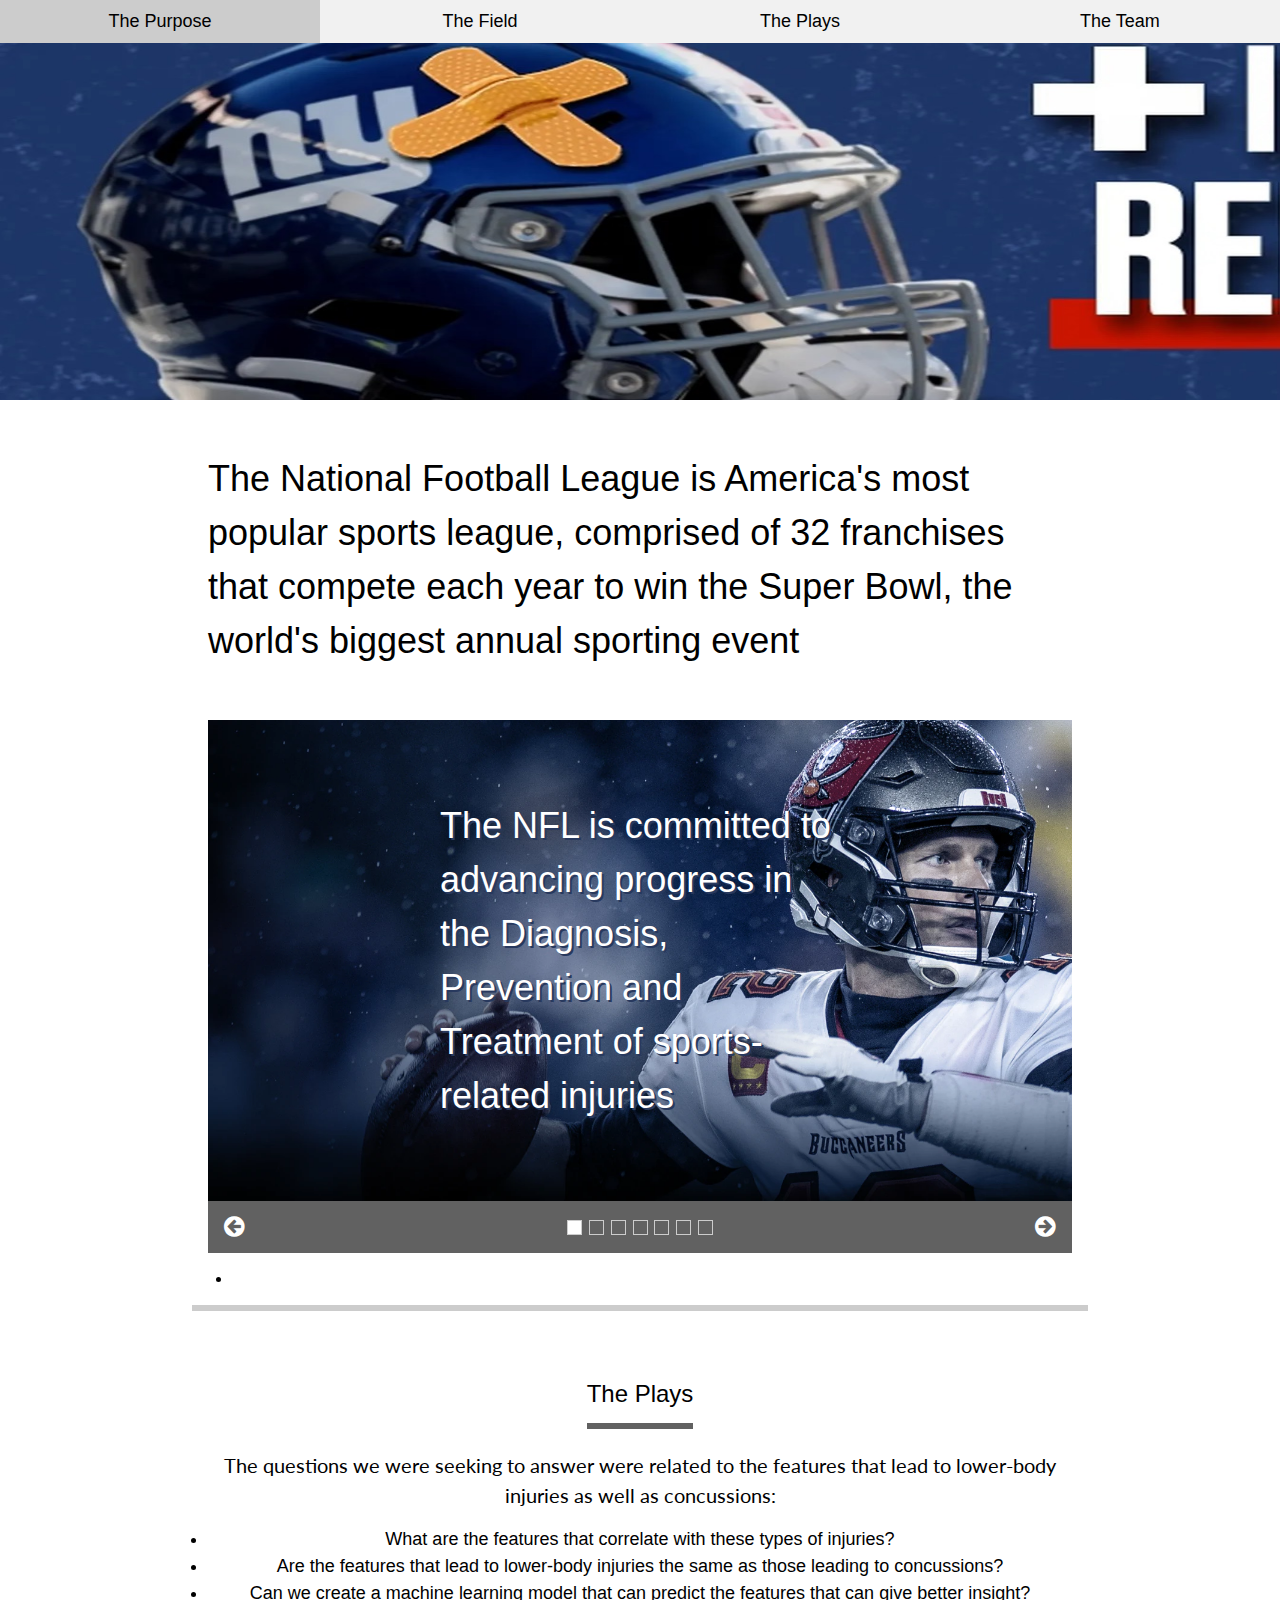
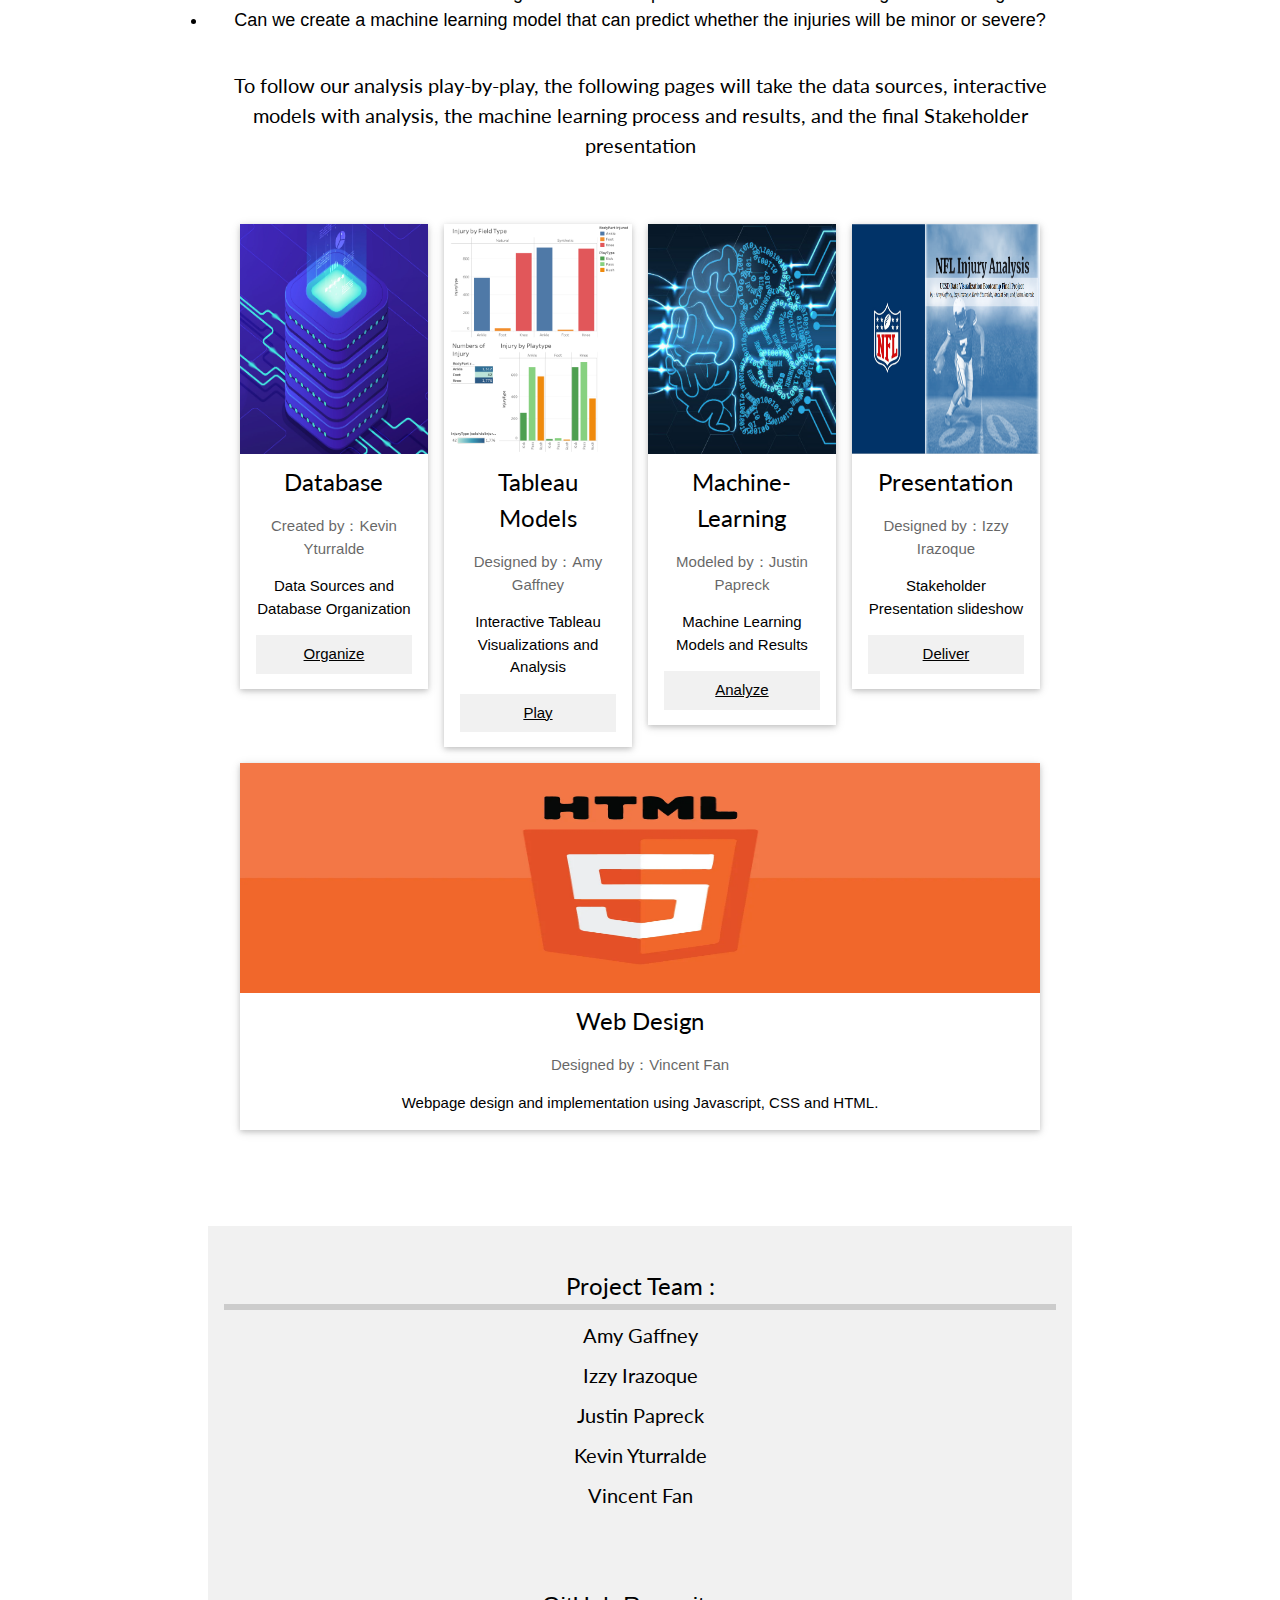
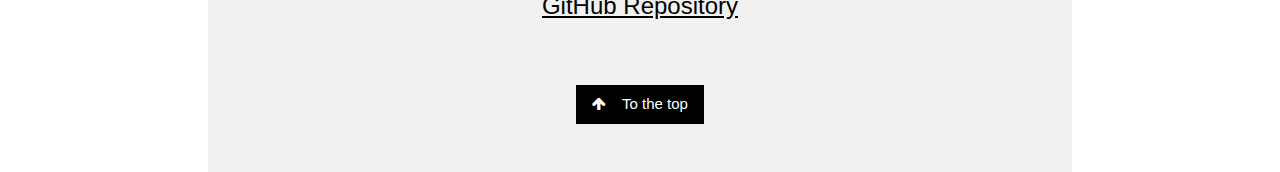
==== commit 0e07ef09: "Update index.html" ====
--- a/website/index/index.html
+++ b/website/index/index.html
@@ -17,7 +17,7 @@
         </style>
 
         <div>
-             <center><img src="../static/images/NFL_Injury_Report.jpg" alt="Jane" width="70%"  ></center>
+             <center><img src="../static/images/NFL_Injury_Report.jpg" alt="Jane" width="1728" height="400"></center>
         <p></p> </div>
     </head>
 
